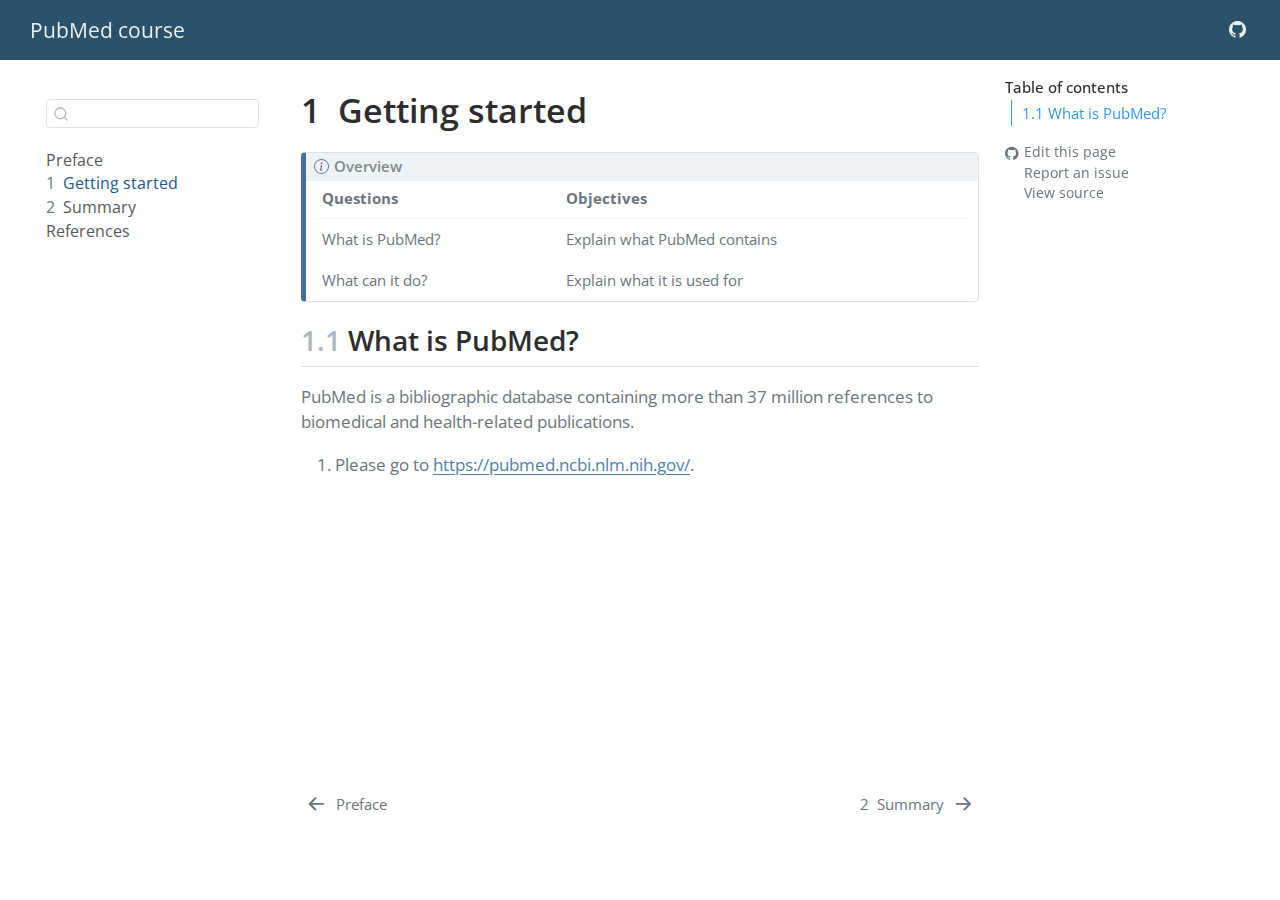
==== docs/intro.html @ bc91e047 "first content added" ====
<!DOCTYPE html>
<html xmlns="http://www.w3.org/1999/xhtml" lang="en" xml:lang="en"><head>

<meta charset="utf-8">
<meta name="generator" content="quarto-1.4.555">

<meta name="viewport" content="width=device-width, initial-scale=1.0, user-scalable=yes">


<title>PubMed course - 1&nbsp; Getting started</title>
<style>
code{white-space: pre-wrap;}
span.smallcaps{font-variant: small-caps;}
div.columns{display: flex; gap: min(4vw, 1.5em);}
div.column{flex: auto; overflow-x: auto;}
div.hanging-indent{margin-left: 1.5em; text-indent: -1.5em;}
ul.task-list{list-style: none;}
ul.task-list li input[type="checkbox"] {
  width: 0.8em;
  margin: 0 0.8em 0.2em -1em; /* quarto-specific, see https://github.com/quarto-dev/quarto-cli/issues/4556 */ 
  vertical-align: middle;
}
</style>


<script src="site_libs/quarto-nav/quarto-nav.js"></script>
<script src="site_libs/quarto-nav/headroom.min.js"></script>
<script src="site_libs/clipboard/clipboard.min.js"></script>
<script src="site_libs/quarto-search/autocomplete.umd.js"></script>
<script src="site_libs/quarto-search/fuse.min.js"></script>
<script src="site_libs/quarto-search/quarto-search.js"></script>
<meta name="quarto:offset" content="./">
<link href="./summary.html" rel="next">
<link href="./index.html" rel="prev">
<script src="site_libs/quarto-html/quarto.js"></script>
<script src="site_libs/quarto-html/popper.min.js"></script>
<script src="site_libs/quarto-html/tippy.umd.min.js"></script>
<script src="site_libs/quarto-html/anchor.min.js"></script>
<link href="site_libs/quarto-html/tippy.css" rel="stylesheet">
<link href="site_libs/quarto-html/quarto-syntax-highlighting.css" rel="stylesheet" id="quarto-text-highlighting-styles">
<script src="site_libs/bootstrap/bootstrap.min.js"></script>
<link href="site_libs/bootstrap/bootstrap-icons.css" rel="stylesheet">
<link href="site_libs/bootstrap/bootstrap.min.css" rel="stylesheet" id="quarto-bootstrap" data-mode="light">
<script id="quarto-search-options" type="application/json">{
  "location": "sidebar",
  "copy-button": false,
  "collapse-after": 3,
  "panel-placement": "start",
  "type": "textbox",
  "limit": 50,
  "keyboard-shortcut": [
    "f",
    "/",
    "s"
  ],
  "language": {
    "search-no-results-text": "No results",
    "search-matching-documents-text": "matching documents",
    "search-copy-link-title": "Copy link to search",
    "search-hide-matches-text": "Hide additional matches",
    "search-more-match-text": "more match in this document",
    "search-more-matches-text": "more matches in this document",
    "search-clear-button-title": "Clear",
    "search-text-placeholder": "",
    "search-detached-cancel-button-title": "Cancel",
    "search-submit-button-title": "Submit",
    "search-label": "Search"
  }
}</script>


</head>

<body class="nav-sidebar floating nav-fixed">

<div id="quarto-search-results"></div>
  <header id="quarto-header" class="headroom fixed-top">
    <nav class="navbar navbar-expand-lg " data-bs-theme="dark">
      <div class="navbar-container container-fluid">
      <div class="navbar-brand-container mx-auto">
    <a class="navbar-brand" href="./index.html">
    <span class="navbar-title">PubMed course</span>
    </a>
  </div>
        <div class="quarto-navbar-tools tools-end">
    <a href="https://www.github.com/Maelphes/pmcourse" title="Source Code" class="quarto-navigation-tool px-1" aria-label="Source Code"><i class="bi bi-github"></i></a>
</div>
      </div> <!-- /container-fluid -->
    </nav>
  <nav class="quarto-secondary-nav">
    <div class="container-fluid d-flex">
      <button type="button" class="quarto-btn-toggle btn" data-bs-toggle="collapse" data-bs-target=".quarto-sidebar-collapse-item" aria-controls="quarto-sidebar" aria-expanded="false" aria-label="Toggle sidebar navigation" onclick="if (window.quartoToggleHeadroom) { window.quartoToggleHeadroom(); }">
        <i class="bi bi-layout-text-sidebar-reverse"></i>
      </button>
        <nav class="quarto-page-breadcrumbs" aria-label="breadcrumb"><ol class="breadcrumb"><li class="breadcrumb-item"><a href="./intro.html"><span class="chapter-number">1</span>&nbsp; <span class="chapter-title">Getting started</span></a></li></ol></nav>
        <a class="flex-grow-1" role="button" data-bs-toggle="collapse" data-bs-target=".quarto-sidebar-collapse-item" aria-controls="quarto-sidebar" aria-expanded="false" aria-label="Toggle sidebar navigation" onclick="if (window.quartoToggleHeadroom) { window.quartoToggleHeadroom(); }">      
        </a>
      <button type="button" class="btn quarto-search-button" aria-label="" onclick="window.quartoOpenSearch();">
        <i class="bi bi-search"></i>
      </button>
    </div>
  </nav>
</header>
<!-- content -->
<div id="quarto-content" class="quarto-container page-columns page-rows-contents page-layout-article page-navbar">
<!-- sidebar -->
  <nav id="quarto-sidebar" class="sidebar collapse collapse-horizontal quarto-sidebar-collapse-item sidebar-navigation floating overflow-auto">
        <div class="mt-2 flex-shrink-0 align-items-center">
        <div class="sidebar-search">
        <div id="quarto-search" class="" title="Search"></div>
        </div>
        </div>
    <div class="sidebar-menu-container"> 
    <ul class="list-unstyled mt-1">
        <li class="sidebar-item">
  <div class="sidebar-item-container"> 
  <a href="./index.html" class="sidebar-item-text sidebar-link">
 <span class="menu-text">Preface</span></a>
  </div>
</li>
        <li class="sidebar-item">
  <div class="sidebar-item-container"> 
  <a href="./intro.html" class="sidebar-item-text sidebar-link active">
 <span class="menu-text"><span class="chapter-number">1</span>&nbsp; <span class="chapter-title">Getting started</span></span></a>
  </div>
</li>
        <li class="sidebar-item">
  <div class="sidebar-item-container"> 
  <a href="./summary.html" class="sidebar-item-text sidebar-link">
 <span class="menu-text"><span class="chapter-number">2</span>&nbsp; <span class="chapter-title">Summary</span></span></a>
  </div>
</li>
        <li class="sidebar-item">
  <div class="sidebar-item-container"> 
  <a href="./references.html" class="sidebar-item-text sidebar-link">
 <span class="menu-text">References</span></a>
  </div>
</li>
    </ul>
    </div>
</nav>
<div id="quarto-sidebar-glass" class="quarto-sidebar-collapse-item" data-bs-toggle="collapse" data-bs-target=".quarto-sidebar-collapse-item"></div>
<!-- margin-sidebar -->
    <div id="quarto-margin-sidebar" class="sidebar margin-sidebar">
        <nav id="TOC" role="doc-toc" class="toc-active">
    <h2 id="toc-title">Table of contents</h2>
   
  <ul>
  <li><a href="#what-is-pubmed" id="toc-what-is-pubmed" class="nav-link active" data-scroll-target="#what-is-pubmed"><span class="header-section-number">1.1</span> What is PubMed?</a></li>
  </ul>
<div class="toc-actions"><ul><li><a href="https://www.github.com/Maelphes/pmcourse/edit/main/intro.qmd" class="toc-action"><i class="bi bi-github"></i>Edit this page</a></li><li><a href="https://www.github.com/Maelphes/pmcourse/issues/new" class="toc-action"><i class="bi empty"></i>Report an issue</a></li><li><a href="https://www.github.com/Maelphes/pmcourse/blob/main/intro.qmd" class="toc-action"><i class="bi empty"></i>View source</a></li></ul></div></nav>
    </div>
<!-- main -->
<main class="content" id="quarto-document-content">

<header id="title-block-header" class="quarto-title-block default">
<div class="quarto-title">
<h1 class="title"><span class="chapter-number">1</span>&nbsp; <span class="chapter-title">Getting started</span></h1>
</div>



<div class="quarto-title-meta">

    
  
    
  </div>
  


</header>


<div class="callout callout-style-default callout-note callout-titled" title="Overview">
<div class="callout-header d-flex align-content-center">
<div class="callout-icon-container">
<i class="callout-icon"></i>
</div>
<div class="callout-title-container flex-fill">
Overview
</div>
</div>
<div class="callout-body-container callout-body">
<table class="caption-top table">
<thead>
<tr class="header">
<th>Questions</th>
<th>Objectives</th>
</tr>
</thead>
<tbody>
<tr class="odd">
<td>What is PubMed?</td>
<td>Explain what PubMed contains</td>
</tr>
<tr class="even">
<td>What can it do?</td>
<td>Explain what it is used for</td>
</tr>
</tbody>
</table>
</div>
</div>
<section id="what-is-pubmed" class="level2" data-number="1.1">
<h2 data-number="1.1" class="anchored" data-anchor-id="what-is-pubmed"><span class="header-section-number">1.1</span> What is PubMed?</h2>
<p>PubMed is a bibliographic database containing more than 37 million references to biomedical and health-related publications.</p>
<ol type="1">
<li>Please go to <a href="https://pubmed.ncbi.nlm.nih.gov/" class="uri">https://pubmed.ncbi.nlm.nih.gov/</a>.</li>
</ol>


</section>

</main> <!-- /main -->
<script id="quarto-html-after-body" type="application/javascript">
window.document.addEventListener("DOMContentLoaded", function (event) {
  const toggleBodyColorMode = (bsSheetEl) => {
    const mode = bsSheetEl.getAttribute("data-mode");
    const bodyEl = window.document.querySelector("body");
    if (mode === "dark") {
      bodyEl.classList.add("quarto-dark");
      bodyEl.classList.remove("quarto-light");
    } else {
      bodyEl.classList.add("quarto-light");
      bodyEl.classList.remove("quarto-dark");
    }
  }
  const toggleBodyColorPrimary = () => {
    const bsSheetEl = window.document.querySelector("link#quarto-bootstrap");
    if (bsSheetEl) {
      toggleBodyColorMode(bsSheetEl);
    }
  }
  toggleBodyColorPrimary();  
  const icon = "";
  const anchorJS = new window.AnchorJS();
  anchorJS.options = {
    placement: 'right',
    icon: icon
  };
  anchorJS.add('.anchored');
  const isCodeAnnotation = (el) => {
    for (const clz of el.classList) {
      if (clz.startsWith('code-annotation-')) {                     
        return true;
      }
    }
    return false;
  }
  const clipboard = new window.ClipboardJS('.code-copy-button', {
    text: function(trigger) {
      const codeEl = trigger.previousElementSibling.cloneNode(true);
      for (const childEl of codeEl.children) {
        if (isCodeAnnotation(childEl)) {
          childEl.remove();
        }
      }
      return codeEl.innerText;
    }
  });
  clipboard.on('success', function(e) {
    // button target
    const button = e.trigger;
    // don't keep focus
    button.blur();
    // flash "checked"
    button.classList.add('code-copy-button-checked');
    var currentTitle = button.getAttribute("title");
    button.setAttribute("title", "Copied!");
    let tooltip;
    if (window.bootstrap) {
      button.setAttribute("data-bs-toggle", "tooltip");
      button.setAttribute("data-bs-placement", "left");
      button.setAttribute("data-bs-title", "Copied!");
      tooltip = new bootstrap.Tooltip(button, 
        { trigger: "manual", 
          customClass: "code-copy-button-tooltip",
          offset: [0, -8]});
      tooltip.show();    
    }
    setTimeout(function() {
      if (tooltip) {
        tooltip.hide();
        button.removeAttribute("data-bs-title");
        button.removeAttribute("data-bs-toggle");
        button.removeAttribute("data-bs-placement");
      }
      button.setAttribute("title", currentTitle);
      button.classList.remove('code-copy-button-checked');
    }, 1000);
    // clear code selection
    e.clearSelection();
  });
    var localhostRegex = new RegExp(/^(?:http|https):\/\/localhost\:?[0-9]*\//);
    var mailtoRegex = new RegExp(/^mailto:/);
      var filterRegex = new RegExp('/' + window.location.host + '/');
    var isInternal = (href) => {
        return filterRegex.test(href) || localhostRegex.test(href) || mailtoRegex.test(href);
    }
    // Inspect non-navigation links and adorn them if external
 	var links = window.document.querySelectorAll('a[href]:not(.nav-link):not(.navbar-brand):not(.toc-action):not(.sidebar-link):not(.sidebar-item-toggle):not(.pagination-link):not(.no-external):not([aria-hidden]):not(.dropdown-item):not(.quarto-navigation-tool)');
    for (var i=0; i<links.length; i++) {
      const link = links[i];
      if (!isInternal(link.href)) {
        // undo the damage that might have been done by quarto-nav.js in the case of
        // links that we want to consider external
        if (link.dataset.originalHref !== undefined) {
          link.href = link.dataset.originalHref;
        }
          // target, if specified
          link.setAttribute("target", "_blank");
          if (link.getAttribute("rel") === null) {
            link.setAttribute("rel", "noopener");
          }
      }
    }
  function tippyHover(el, contentFn, onTriggerFn, onUntriggerFn) {
    const config = {
      allowHTML: true,
      maxWidth: 500,
      delay: 100,
      arrow: false,
      appendTo: function(el) {
          return el.parentElement;
      },
      interactive: true,
      interactiveBorder: 10,
      theme: 'quarto',
      placement: 'bottom-start',
    };
    if (contentFn) {
      config.content = contentFn;
    }
    if (onTriggerFn) {
      config.onTrigger = onTriggerFn;
    }
    if (onUntriggerFn) {
      config.onUntrigger = onUntriggerFn;
    }
    window.tippy(el, config); 
  }
  const noterefs = window.document.querySelectorAll('a[role="doc-noteref"]');
  for (var i=0; i<noterefs.length; i++) {
    const ref = noterefs[i];
    tippyHover(ref, function() {
      // use id or data attribute instead here
      let href = ref.getAttribute('data-footnote-href') || ref.getAttribute('href');
      try { href = new URL(href).hash; } catch {}
      const id = href.replace(/^#\/?/, "");
      const note = window.document.getElementById(id);
      if (note) {
        return note.innerHTML;
      } else {
        return "";
      }
    });
  }
  const xrefs = window.document.querySelectorAll('a.quarto-xref');
  const processXRef = (id, note) => {
    // Strip column container classes
    const stripColumnClz = (el) => {
      el.classList.remove("page-full", "page-columns");
      if (el.children) {
        for (const child of el.children) {
          stripColumnClz(child);
        }
      }
    }
    stripColumnClz(note)
    if (id === null || id.startsWith('sec-')) {
      // Special case sections, only their first couple elements
      const container = document.createElement("div");
      if (note.children && note.children.length > 2) {
        container.appendChild(note.children[0].cloneNode(true));
        for (let i = 1; i < note.children.length; i++) {
          const child = note.children[i];
          if (child.tagName === "P" && child.innerText === "") {
            continue;
          } else {
            container.appendChild(child.cloneNode(true));
            break;
          }
        }
        if (window.Quarto?.typesetMath) {
          window.Quarto.typesetMath(container);
        }
        return container.innerHTML
      } else {
        if (window.Quarto?.typesetMath) {
          window.Quarto.typesetMath(note);
        }
        return note.innerHTML;
      }
    } else {
      // Remove any anchor links if they are present
      const anchorLink = note.querySelector('a.anchorjs-link');
      if (anchorLink) {
        anchorLink.remove();
      }
      if (window.Quarto?.typesetMath) {
        window.Quarto.typesetMath(note);
      }
      // TODO in 1.5, we should make sure this works without a callout special case
      if (note.classList.contains("callout")) {
        return note.outerHTML;
      } else {
        return note.innerHTML;
      }
    }
  }
  for (var i=0; i<xrefs.length; i++) {
    const xref = xrefs[i];
    tippyHover(xref, undefined, function(instance) {
      instance.disable();
      let url = xref.getAttribute('href');
      let hash = undefined; 
      if (url.startsWith('#')) {
        hash = url;
      } else {
        try { hash = new URL(url).hash; } catch {}
      }
      if (hash) {
        const id = hash.replace(/^#\/?/, "");
        const note = window.document.getElementById(id);
        if (note !== null) {
          try {
            const html = processXRef(id, note.cloneNode(true));
            instance.setContent(html);
          } finally {
            instance.enable();
            instance.show();
          }
        } else {
          // See if we can fetch this
          fetch(url.split('#')[0])
          .then(res => res.text())
          .then(html => {
            const parser = new DOMParser();
            const htmlDoc = parser.parseFromString(html, "text/html");
            const note = htmlDoc.getElementById(id);
            if (note !== null) {
              const html = processXRef(id, note);
              instance.setContent(html);
            } 
          }).finally(() => {
            instance.enable();
            instance.show();
          });
        }
      } else {
        // See if we can fetch a full url (with no hash to target)
        // This is a special case and we should probably do some content thinning / targeting
        fetch(url)
        .then(res => res.text())
        .then(html => {
          const parser = new DOMParser();
          const htmlDoc = parser.parseFromString(html, "text/html");
          const note = htmlDoc.querySelector('main.content');
          if (note !== null) {
            // This should only happen for chapter cross references
            // (since there is no id in the URL)
            // remove the first header
            if (note.children.length > 0 && note.children[0].tagName === "HEADER") {
              note.children[0].remove();
            }
            const html = processXRef(null, note);
            instance.setContent(html);
          } 
        }).finally(() => {
          instance.enable();
          instance.show();
        });
      }
    }, function(instance) {
    });
  }
      let selectedAnnoteEl;
      const selectorForAnnotation = ( cell, annotation) => {
        let cellAttr = 'data-code-cell="' + cell + '"';
        let lineAttr = 'data-code-annotation="' +  annotation + '"';
        const selector = 'span[' + cellAttr + '][' + lineAttr + ']';
        return selector;
      }
      const selectCodeLines = (annoteEl) => {
        const doc = window.document;
        const targetCell = annoteEl.getAttribute("data-target-cell");
        const targetAnnotation = annoteEl.getAttribute("data-target-annotation");
        const annoteSpan = window.document.querySelector(selectorForAnnotation(targetCell, targetAnnotation));
        const lines = annoteSpan.getAttribute("data-code-lines").split(",");
        const lineIds = lines.map((line) => {
          return targetCell + "-" + line;
        })
        let top = null;
        let height = null;
        let parent = null;
        if (lineIds.length > 0) {
            //compute the position of the single el (top and bottom and make a div)
            const el = window.document.getElementById(lineIds[0]);
            top = el.offsetTop;
            height = el.offsetHeight;
            parent = el.parentElement.parentElement;
          if (lineIds.length > 1) {
            const lastEl = window.document.getElementById(lineIds[lineIds.length - 1]);
            const bottom = lastEl.offsetTop + lastEl.offsetHeight;
            height = bottom - top;
          }
          if (top !== null && height !== null && parent !== null) {
            // cook up a div (if necessary) and position it 
            let div = window.document.getElementById("code-annotation-line-highlight");
            if (div === null) {
              div = window.document.createElement("div");
              div.setAttribute("id", "code-annotation-line-highlight");
              div.style.position = 'absolute';
              parent.appendChild(div);
            }
            div.style.top = top - 2 + "px";
            div.style.height = height + 4 + "px";
            div.style.left = 0;
            let gutterDiv = window.document.getElementById("code-annotation-line-highlight-gutter");
            if (gutterDiv === null) {
              gutterDiv = window.document.createElement("div");
              gutterDiv.setAttribute("id", "code-annotation-line-highlight-gutter");
              gutterDiv.style.position = 'absolute';
              const codeCell = window.document.getElementById(targetCell);
              const gutter = codeCell.querySelector('.code-annotation-gutter');
              gutter.appendChild(gutterDiv);
            }
            gutterDiv.style.top = top - 2 + "px";
            gutterDiv.style.height = height + 4 + "px";
          }
          selectedAnnoteEl = annoteEl;
        }
      };
      const unselectCodeLines = () => {
        const elementsIds = ["code-annotation-line-highlight", "code-annotation-line-highlight-gutter"];
        elementsIds.forEach((elId) => {
          const div = window.document.getElementById(elId);
          if (div) {
            div.remove();
          }
        });
        selectedAnnoteEl = undefined;
      };
        // Handle positioning of the toggle
    window.addEventListener(
      "resize",
      throttle(() => {
        elRect = undefined;
        if (selectedAnnoteEl) {
          selectCodeLines(selectedAnnoteEl);
        }
      }, 10)
    );
    function throttle(fn, ms) {
    let throttle = false;
    let timer;
      return (...args) => {
        if(!throttle) { // first call gets through
            fn.apply(this, args);
            throttle = true;
        } else { // all the others get throttled
            if(timer) clearTimeout(timer); // cancel #2
            timer = setTimeout(() => {
              fn.apply(this, args);
              timer = throttle = false;
            }, ms);
        }
      };
    }
      // Attach click handler to the DT
      const annoteDls = window.document.querySelectorAll('dt[data-target-cell]');
      for (const annoteDlNode of annoteDls) {
        annoteDlNode.addEventListener('click', (event) => {
          const clickedEl = event.target;
          if (clickedEl !== selectedAnnoteEl) {
            unselectCodeLines();
            const activeEl = window.document.querySelector('dt[data-target-cell].code-annotation-active');
            if (activeEl) {
              activeEl.classList.remove('code-annotation-active');
            }
            selectCodeLines(clickedEl);
            clickedEl.classList.add('code-annotation-active');
          } else {
            // Unselect the line
            unselectCodeLines();
            clickedEl.classList.remove('code-annotation-active');
          }
        });
      }
  const findCites = (el) => {
    const parentEl = el.parentElement;
    if (parentEl) {
      const cites = parentEl.dataset.cites;
      if (cites) {
        return {
          el,
          cites: cites.split(' ')
        };
      } else {
        return findCites(el.parentElement)
      }
    } else {
      return undefined;
    }
  };
  var bibliorefs = window.document.querySelectorAll('a[role="doc-biblioref"]');
  for (var i=0; i<bibliorefs.length; i++) {
    const ref = bibliorefs[i];
    const citeInfo = findCites(ref);
    if (citeInfo) {
      tippyHover(citeInfo.el, function() {
        var popup = window.document.createElement('div');
        citeInfo.cites.forEach(function(cite) {
          var citeDiv = window.document.createElement('div');
          citeDiv.classList.add('hanging-indent');
          citeDiv.classList.add('csl-entry');
          var biblioDiv = window.document.getElementById('ref-' + cite);
          if (biblioDiv) {
            citeDiv.innerHTML = biblioDiv.innerHTML;
          }
          popup.appendChild(citeDiv);
        });
        return popup.innerHTML;
      });
    }
  }
});
</script>
<nav class="page-navigation">
  <div class="nav-page nav-page-previous">
      <a href="./index.html" class="pagination-link" aria-label="Preface">
        <i class="bi bi-arrow-left-short"></i> <span class="nav-page-text">Preface</span>
      </a>          
  </div>
  <div class="nav-page nav-page-next">
      <a href="./summary.html" class="pagination-link" aria-label="Summary">
        <span class="nav-page-text"><span class="chapter-number">2</span>&nbsp; <span class="chapter-title">Summary</span></span> <i class="bi bi-arrow-right-short"></i>
      </a>
  </div>
</nav>
</div> <!-- /content -->




<footer class="footer"><div class="nav-footer"><div class="nav-footer-center"><div class="toc-actions d-sm-block d-md-none"><ul><li><a href="https://www.github.com/Maelphes/pmcourse/edit/main/intro.qmd" class="toc-action"><i class="bi bi-github"></i>Edit this page</a></li><li><a href="https://www.github.com/Maelphes/pmcourse/issues/new" class="toc-action"><i class="bi empty"></i>Report an issue</a></li><li><a href="https://www.github.com/Maelphes/pmcourse/blob/main/intro.qmd" class="toc-action"><i class="bi empty"></i>View source</a></li></ul></div></div></div></footer></body></html>
---- docs/site_libs/quarto-html/tippy.css ----
.tippy-box[data-animation=fade][data-state=hidden]{opacity:0}[data-tippy-root]{max-width:calc(100vw - 10px)}.tippy-box{position:relative;background-color:#333;color:#fff;border-radius:4px;font-size:14px;line-height:1.4;white-space:normal;outline:0;transition-property:transform,visibility,opacity}.tippy-box[data-placement^=top]>.tippy-arrow{bottom:0}.tippy-box[data-placement^=top]>.tippy-arrow:before{bottom:-7px;left:0;border-width:8px 8px 0;border-top-color:initial;transform-origin:center top}.tippy-box[data-placement^=bottom]>.tippy-arrow{top:0}.tippy-box[data-placement^=bottom]>.tippy-arrow:before{top:-7px;left:0;border-width:0 8px 8px;border-bottom-color:initial;transform-origin:center bottom}.tippy-box[data-placement^=left]>.tippy-arrow{right:0}.tippy-box[data-placement^=left]>.tippy-arrow:before{border-width:8px 0 8px 8px;border-left-color:initial;right:-7px;transform-origin:center left}.tippy-box[data-placement^=right]>.tippy-arrow{left:0}.tippy-box[data-placement^=right]>.tippy-arrow:before{left:-7px;border-width:8px 8px 8px 0;border-right-color:initial;transform-origin:center right}.tippy-box[data-inertia][data-state=visible]{transition-timing-function:cubic-bezier(.54,1.5,.38,1.11)}.tippy-arrow{width:16px;height:16px;color:#333}.tippy-arrow:before{content:"";position:absolute;border-color:transparent;border-style:solid}.tippy-content{position:relative;padding:5px 9px;z-index:1}
---- docs/site_libs/quarto-html/quarto-syntax-highlighting.css ----
/* quarto syntax highlight colors */
:root {
  --quarto-hl-ot-color: #003B4F;
  --quarto-hl-at-color: #657422;
  --quarto-hl-ss-color: #20794D;
  --quarto-hl-an-color: #5E5E5E;
  --quarto-hl-fu-color: #4758AB;
  --quarto-hl-st-color: #20794D;
  --quarto-hl-cf-color: #003B4F;
  --quarto-hl-op-color: #5E5E5E;
  --quarto-hl-er-color: #AD0000;
  --quarto-hl-bn-color: #AD0000;
  --quarto-hl-al-color: #AD0000;
  --quarto-hl-va-color: #111111;
  --quarto-hl-bu-color: inherit;
  --quarto-hl-ex-color: inherit;
  --quarto-hl-pp-color: #AD0000;
  --quarto-hl-in-color: #5E5E5E;
  --quarto-hl-vs-color: #20794D;
  --quarto-hl-wa-color: #5E5E5E;
  --quarto-hl-do-color: #5E5E5E;
  --quarto-hl-im-color: #00769E;
  --quarto-hl-ch-color: #20794D;
  --quarto-hl-dt-color: #AD0000;
  --quarto-hl-fl-color: #AD0000;
  --quarto-hl-co-color: #5E5E5E;
  --quarto-hl-cv-color: #5E5E5E;
  --quarto-hl-cn-color: #8f5902;
  --quarto-hl-sc-color: #5E5E5E;
  --quarto-hl-dv-color: #AD0000;
  --quarto-hl-kw-color: #003B4F;
}

/* other quarto variables */
:root {
  --quarto-font-monospace: SFMono-Regular, Menlo, Monaco, Consolas, "Liberation Mono", "Courier New", monospace;
}

pre > code.sourceCode > span {
  color: #003B4F;
}

code span {
  color: #003B4F;
}

code.sourceCode > span {
  color: #003B4F;
}

div.sourceCode,
div.sourceCode pre.sourceCode {
  color: #003B4F;
}

code span.ot {
  color: #003B4F;
  font-style: inherit;
}

code span.at {
  color: #657422;
  font-style: inherit;
}

code span.ss {
  color: #20794D;
  font-style: inherit;
}

code span.an {
  color: #5E5E5E;
  font-style: inherit;
}

code span.fu {
  color: #4758AB;
  font-style: inherit;
}

code span.st {
  color: #20794D;
  font-style: inherit;
}

code span.cf {
  color: #003B4F;
  font-style: inherit;
}

code span.op {
  color: #5E5E5E;
  font-style: inherit;
}

code span.er {
  color: #AD0000;
  font-style: inherit;
}

code span.bn {
  color: #AD0000;
  font-style: inherit;
}

code span.al {
  color: #AD0000;
  font-style: inherit;
}

code span.va {
  color: #111111;
  font-style: inherit;
}

code span.bu {
  font-style: inherit;
}

code span.ex {
  font-style: inherit;
}

code span.pp {
  color: #AD0000;
  font-style: inherit;
}

code span.in {
  color: #5E5E5E;
  font-style: inherit;
}

code span.vs {
  color: #20794D;
  font-style: inherit;
}

code span.wa {
  color: #5E5E5E;
  font-style: italic;
}

code span.do {
  color: #5E5E5E;
  font-style: italic;
}

code span.im {
  color: #00769E;
  font-style: inherit;
}

code span.ch {
  color: #20794D;
  font-style: inherit;
}

code span.dt {
  color: #AD0000;
  font-style: inherit;
}

code span.fl {
  color: #AD0000;
  font-style: inherit;
}

code span.co {
  color: #5E5E5E;
  font-style: inherit;
}

code span.cv {
  color: #5E5E5E;
  font-style: italic;
}

code span.cn {
  color: #8f5902;
  font-style: inherit;
}

code span.sc {
  color: #5E5E5E;
  font-style: inherit;
}

code span.dv {
  color: #AD0000;
  font-style: inherit;
}

code span.kw {
  color: #003B4F;
  font-style: inherit;
}

.prevent-inlining {
  content: "</";
}

/*# sourceMappingURL=debc5d5d77c3f9108843748ff7464032.css.map */
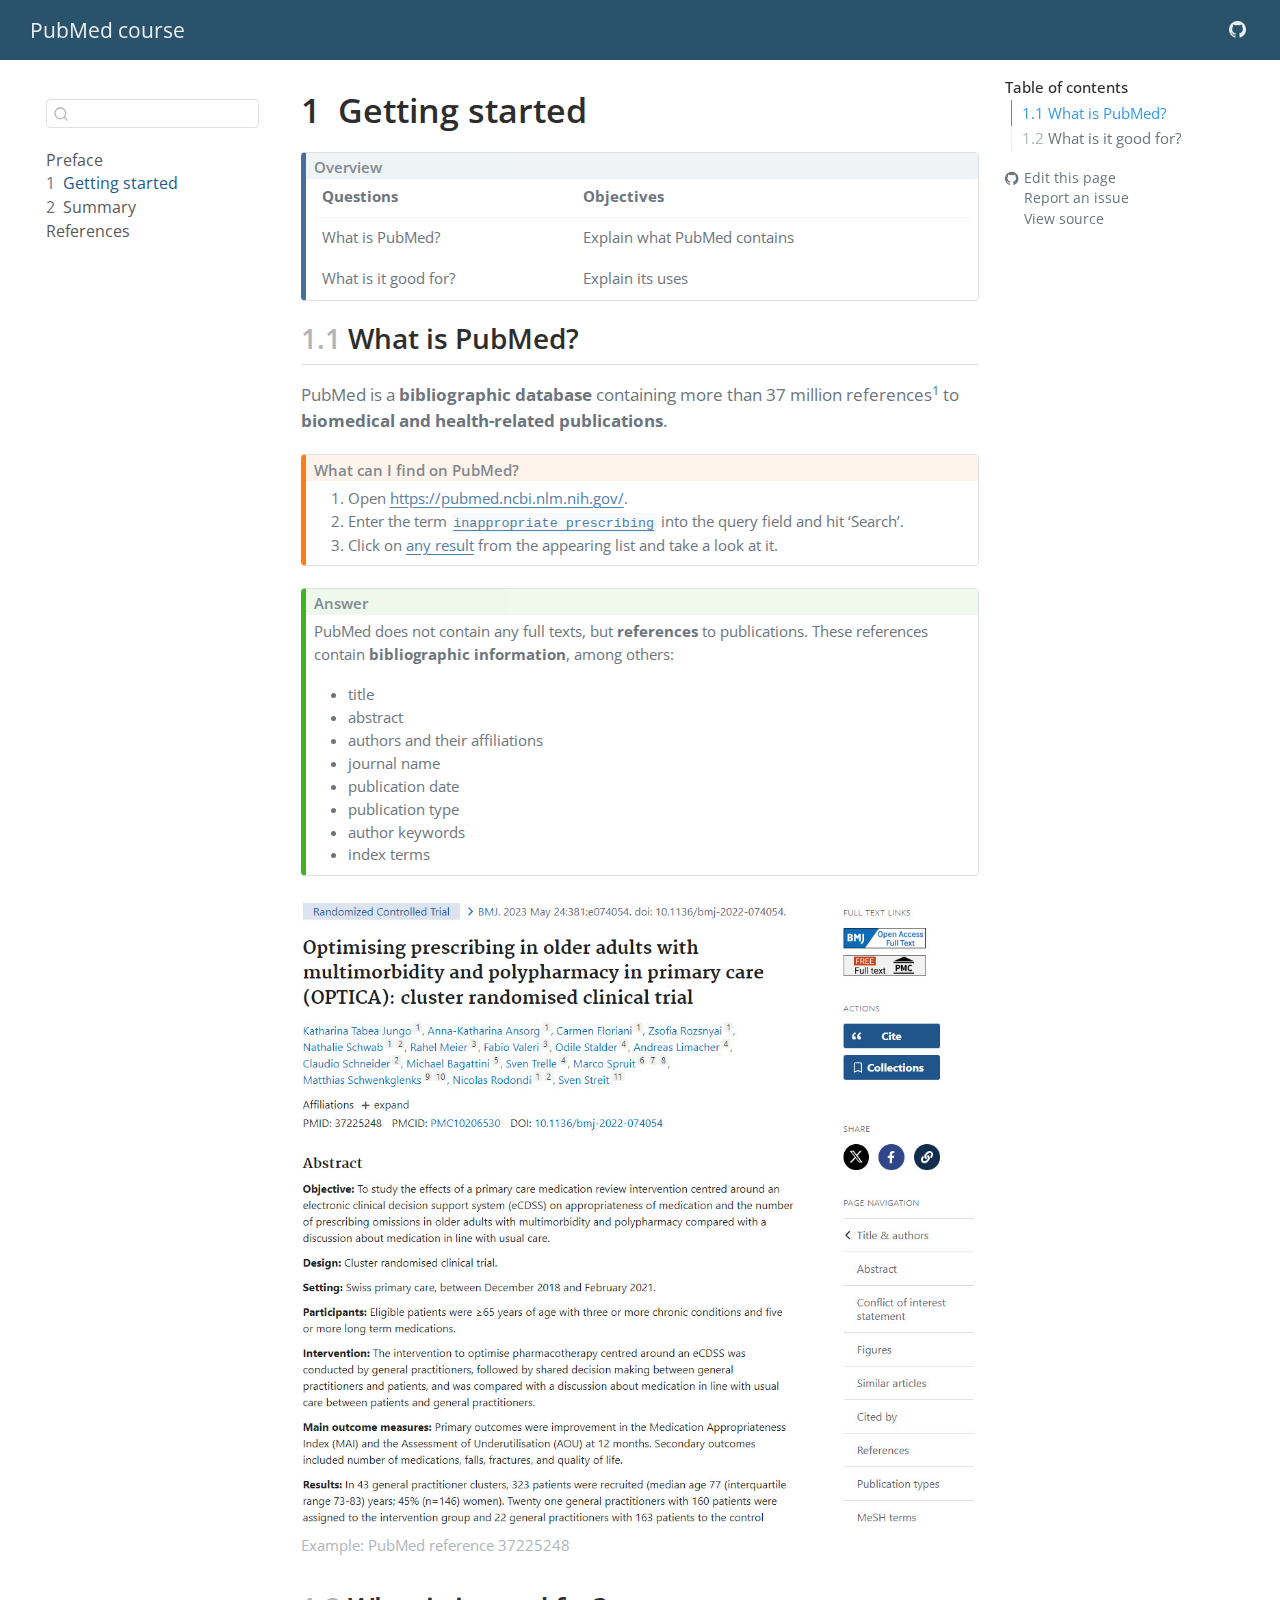
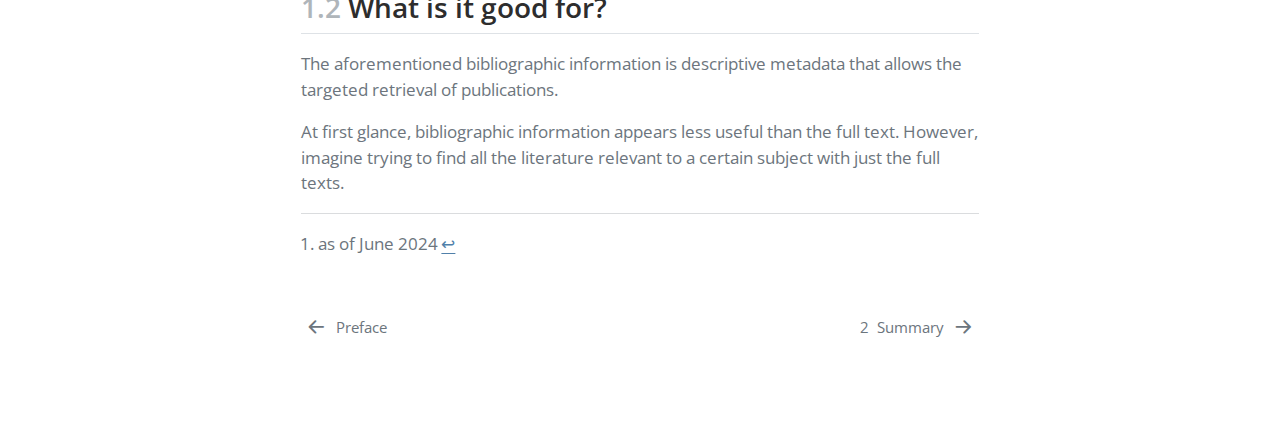
==== commit 4febd3e5: "other content added" ====
--- a/docs/intro.html
+++ b/docs/intro.html
@@ -147,6 +147,7 @@
    
   <ul>
   <li><a href="#what-is-pubmed" id="toc-what-is-pubmed" class="nav-link active" data-scroll-target="#what-is-pubmed"><span class="header-section-number">1.1</span> What is PubMed?</a></li>
+  <li><a href="#what-is-it-good-for" id="toc-what-is-it-good-for" class="nav-link" data-scroll-target="#what-is-it-good-for"><span class="header-section-number">1.2</span> What is it good for?</a></li>
   </ul>
 <div class="toc-actions"><ul><li><a href="https://www.github.com/Maelphes/pmcourse/edit/main/intro.qmd" class="toc-action"><i class="bi bi-github"></i>Edit this page</a></li><li><a href="https://www.github.com/Maelphes/pmcourse/issues/new" class="toc-action"><i class="bi empty"></i>Report an issue</a></li><li><a href="https://www.github.com/Maelphes/pmcourse/blob/main/intro.qmd" class="toc-action"><i class="bi empty"></i>View source</a></li></ul></div></nav>
     </div>
@@ -172,10 +173,10 @@
 </header>
 
 
-<div class="callout callout-style-default callout-note callout-titled" title="Overview">
+<div class="callout callout-style-default callout-note no-icon callout-titled" title="Overview">
 <div class="callout-header d-flex align-content-center">
 <div class="callout-icon-container">
-<i class="callout-icon"></i>
+<i class="callout-icon no-icon"></i>
 </div>
 <div class="callout-title-container flex-fill">
 Overview
@@ -195,8 +196,8 @@
 <td>Explain what PubMed contains</td>
 </tr>
 <tr class="even">
-<td>What can it do?</td>
-<td>Explain what it is used for</td>
+<td>What is it good for?</td>
+<td>Explain its uses</td>
 </tr>
 </tbody>
 </table>
@@ -204,12 +205,66 @@
 </div>
 <section id="what-is-pubmed" class="level2" data-number="1.1">
 <h2 data-number="1.1" class="anchored" data-anchor-id="what-is-pubmed"><span class="header-section-number">1.1</span> What is PubMed?</h2>
-<p>PubMed is a bibliographic database containing more than 37 million references to biomedical and health-related publications.</p>
+<p>PubMed is a <strong>bibliographic database</strong> containing more than 37 million references<a href="#fn1" class="footnote-ref" id="fnref1" role="doc-noteref"><sup>1</sup></a> to <strong>biomedical and health-related publications</strong>.</p>
+<div class="callout callout-style-default callout-caution no-icon callout-titled" title="What can I find on PubMed?">
+<div class="callout-header d-flex align-content-center">
+<div class="callout-icon-container">
+<i class="callout-icon no-icon"></i>
+</div>
+<div class="callout-title-container flex-fill">
+What can I find on PubMed?
+</div>
+</div>
+<div class="callout-body-container callout-body">
 <ol type="1">
-<li>Please go to <a href="https://pubmed.ncbi.nlm.nih.gov/" class="uri">https://pubmed.ncbi.nlm.nih.gov/</a>.</li>
+<li>Open <a href="https://pubmed.ncbi.nlm.nih.gov/" class="uri">https://pubmed.ncbi.nlm.nih.gov/</a>.</li>
+<li>Enter the term <a href="https://pubmed.ncbi.nlm.nih.gov/?term=inappropriate+prescribing"><code>inappropriate prescribing</code></a> into the query field and hit ‘Search’.</li>
+<li>Click on <a href="https://pubmed.ncbi.nlm.nih.gov/37225248/">any result</a> from the appearing list and take a look at it.</li>
 </ol>
-
-
+</div>
+</div>
+<div class="callout callout-style-default callout-tip no-icon callout-titled" title="Answer">
+<div class="callout-header d-flex align-content-center">
+<div class="callout-icon-container">
+<i class="callout-icon no-icon"></i>
+</div>
+<div class="callout-title-container flex-fill">
+Answer
+</div>
+</div>
+<div class="callout-body-container callout-body">
+<p>PubMed does not contain any full texts, but <strong>references</strong> to publications. These references contain <strong>bibliographic information</strong>, among others:</p>
+<ul>
+<li>title</li>
+<li>abstract</li>
+<li>authors and their affiliations</li>
+<li>journal name</li>
+<li>publication date</li>
+<li>publication type</li>
+<li>author keywords</li>
+<li>index terms</li>
+</ul>
+</div>
+</div>
+<div class="quarto-figure quarto-figure-center">
+<figure class="figure">
+<p><a href="https://pubmed.ncbi.nlm.nih.gov/37225248/" data-fig-alt="Screenshot of PMID 37225248"><img src="./fig/example_37225248.jpg" class="img-fluid figure-img" alt="Example: PubMed reference 37225248"></a></p>
+<figcaption>Example: PubMed reference 37225248</figcaption>
+</figure>
+</div>
+</section>
+<section id="what-is-it-good-for" class="level2" data-number="1.2">
+<h2 data-number="1.2" class="anchored" data-anchor-id="what-is-it-good-for"><span class="header-section-number">1.2</span> What is it good for?</h2>
+<p>The aforementioned bibliographic information is descriptive metadata that allows the targeted retrieval of publications.</p>
+<p>At first glance, bibliographic information appears less useful than the full text. However, imagine trying to find all the literature relevant to a certain subject with just the full texts.</p>
+
+
+</section>
+<section id="footnotes" class="footnotes footnotes-end-of-document" role="doc-endnotes">
+<hr>
+<ol>
+<li id="fn1"><p>as of June 2024<a href="#fnref1" class="footnote-back" role="doc-backlink">↩︎</a></p></li>
+</ol>
 </section>
 
 </main> <!-- /main -->
